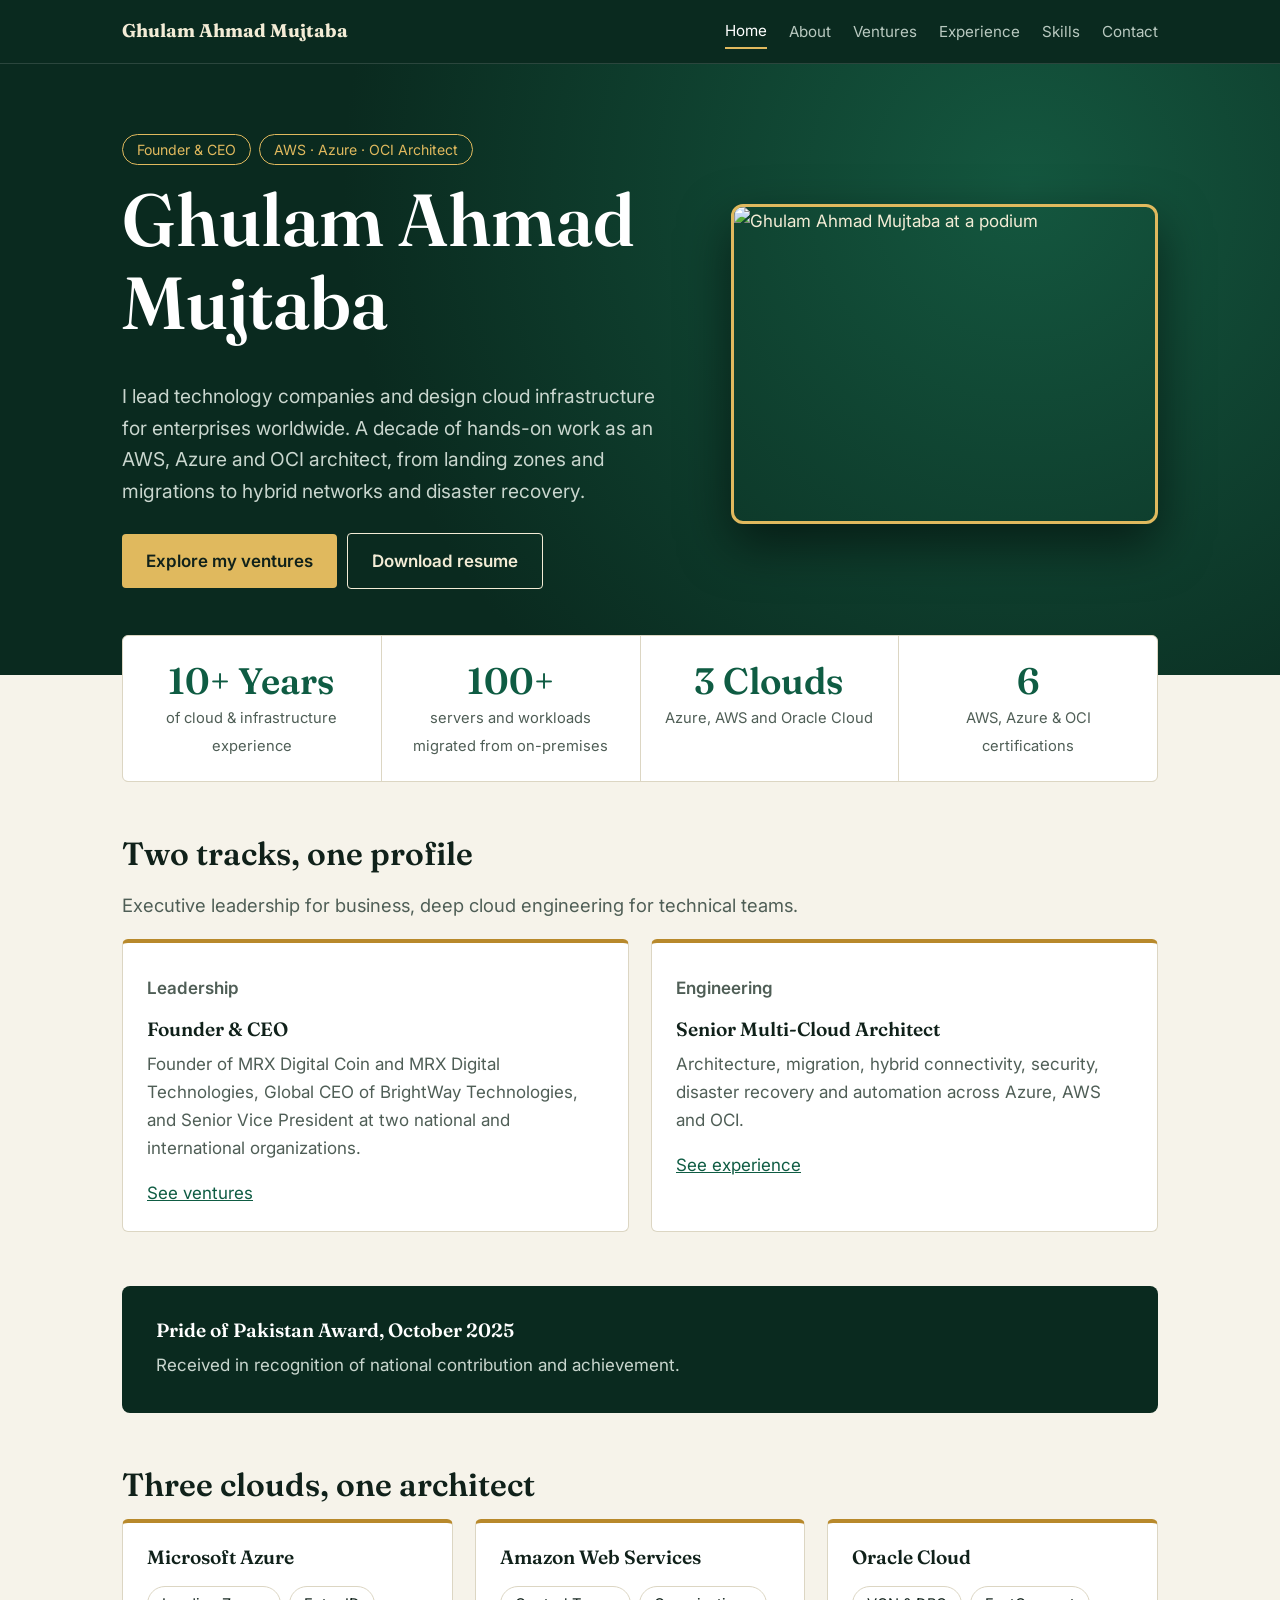
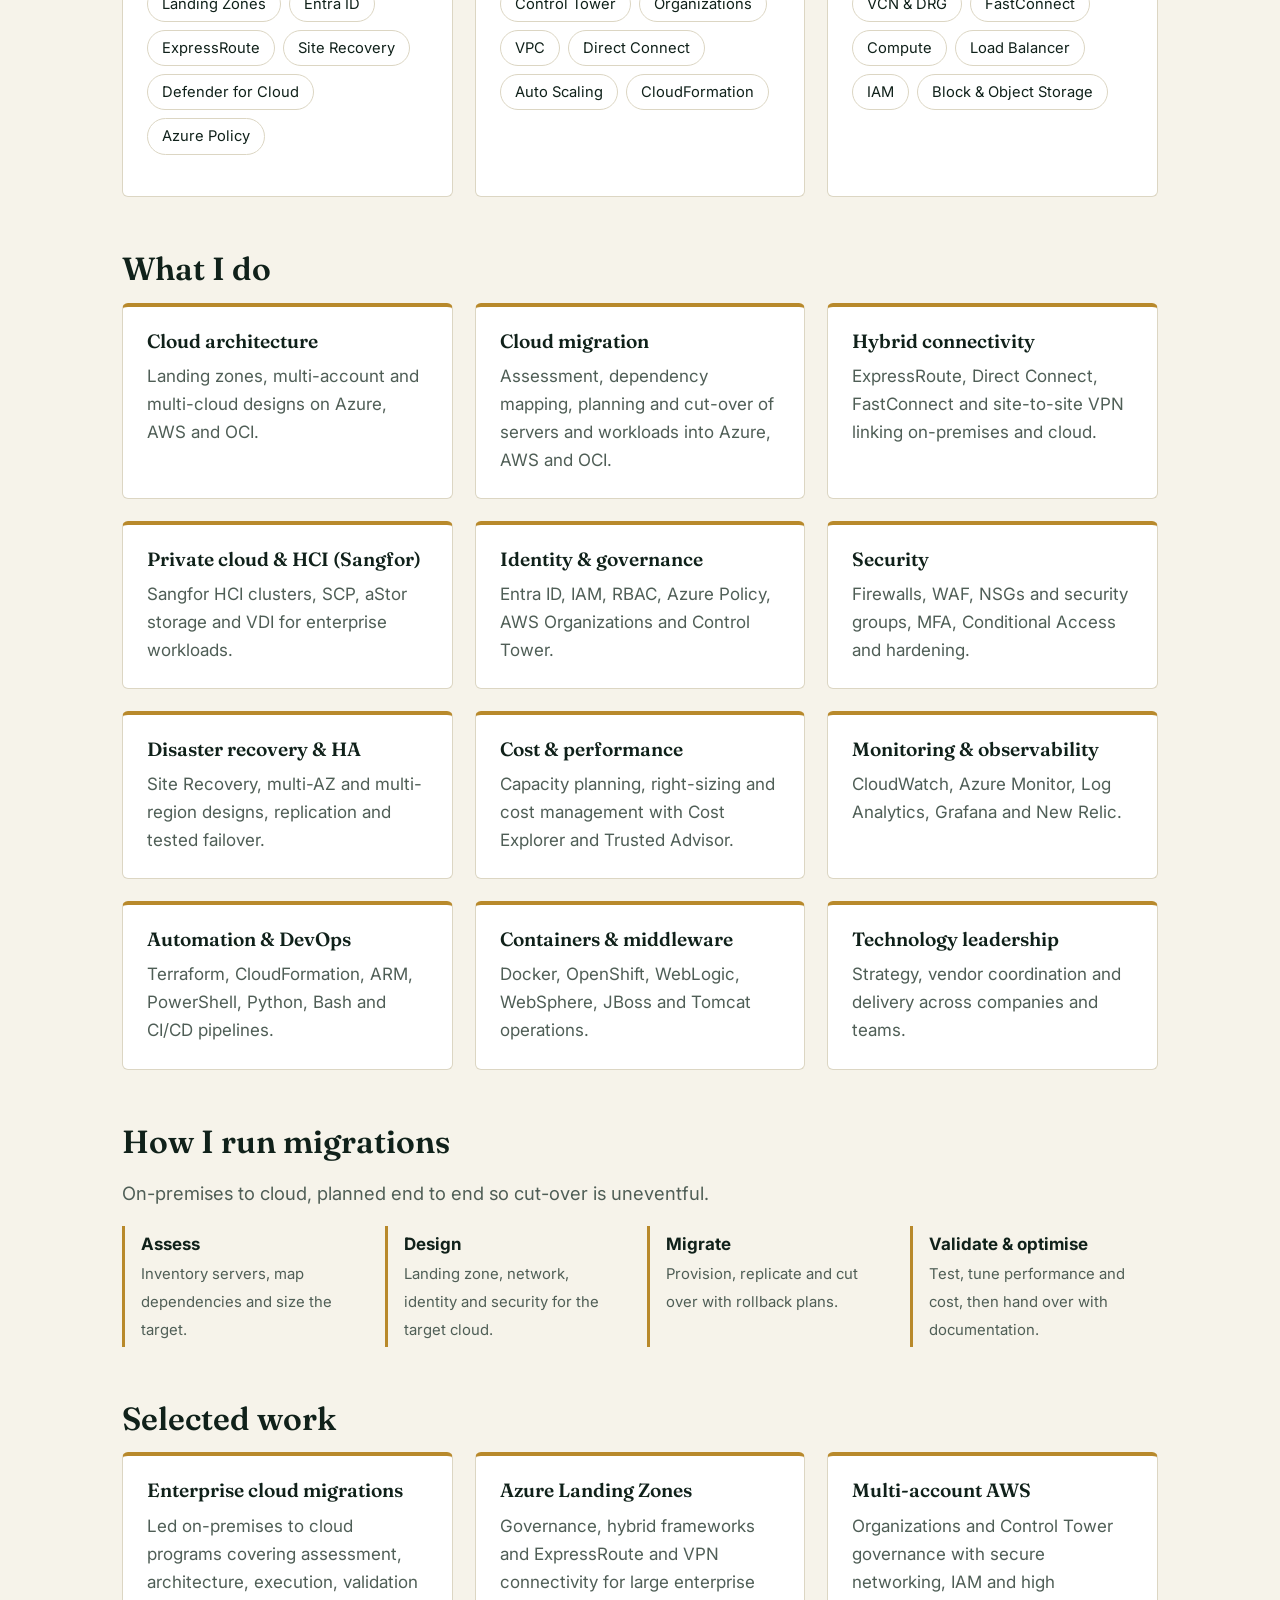
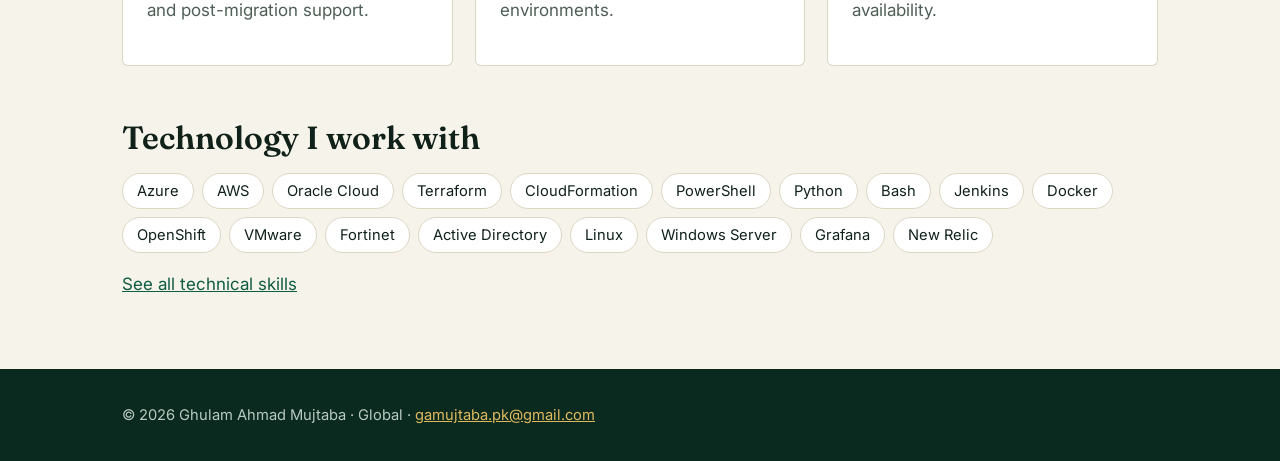
==== index.html @ 7624ce87 "Add files via upload" ====
<!DOCTYPE html><html lang="en"><head><meta charset="utf-8"><meta name="viewport" content="width=device-width,initial-scale=1,viewport-fit=cover"><link rel="stylesheet" href="https://fonts.googleapis.com/css2?family=Fraunces:wght@600&family=Inter:wght@400;600&display=swap"><title>Home | Ghulam Ahmad Mujtaba</title><meta name="description" content="Ghulam Ahmad Mujtaba: technology founder, CEO and senior multi-cloud and infrastructure engineer."><link rel="stylesheet" href="style.css"></head><body><header><nav><b>Ghulam Ahmad Mujtaba</b><a href="index.html" aria-current=page>Home</a><a href="about.html">About</a><a href="ventures.html">Ventures</a><a href="experience.html">Experience</a><a href="skills.html">Skills</a><a href="contact.html">Contact</a></nav></header><div class="hero"><div class="wrap"><div><span class="tag">Founder &amp; CEO</span><span class="tag">AWS · Azure · OCI Architect</span><h1>Ghulam Ahmad Mujtaba</h1><p class="lead">I lead technology companies and design cloud infrastructure for enterprises worldwide. A decade of hands-on work as an AWS, Azure and OCI architect, from landing zones and migrations to hybrid networks and disaster recovery.</p>
<a class="btn" href="ventures.html">Explore my ventures</a><a class="btn o" href="assets/Mujtaba-Resume.pdf" download>Download resume</a></div><img src="assets/mujtaba.jpg" alt="Ghulam Ahmad Mujtaba at a podium" width="900" height="900"></div></div>
<div class="wrap"><div class="stats"><div><b>10+ Years</b><span>of cloud &amp; infrastructure experience</span></div><div><b>100+</b><span>servers and workloads migrated from on-premises</span></div><div><b>3 Clouds</b><span>Azure, AWS and Oracle Cloud</span></div><div><b>6</b><span>AWS, Azure &amp; OCI certifications</span></div></div>
<section><h2>Two tracks, one profile</h2><p class="lead">Executive leadership for business, deep cloud engineering for technical teams.</p><div class="grid">
<div class="card"><p class="role">Leadership</p><h3>Founder &amp; CEO</h3><p>Founder of MRX Digital Coin and MRX Digital Technologies, Global CEO of BrightWay Technologies, and Senior Vice President at two national and international organizations.</p><a href="ventures.html">See ventures</a></div>
<div class="card"><p class="role">Engineering</p><h3>Senior Multi-Cloud Architect</h3><p>Architecture, migration, hybrid connectivity, security, disaster recovery and automation across Azure, AWS and OCI.</p><a href="experience.html">See experience</a></div></div></section>
<section style="padding-top:0"><div class="dark"><h3>Pride of Pakistan Award, October 2025</h3><p style="margin:0">Received in recognition of national contribution and achievement.</p></div></section>
<section style="padding-top:0"><h2>Three clouds, one architect</h2><div class="grid"><div class="card"><h3>Microsoft Azure</h3><ul class="t"><li>Landing Zones</li><li>Entra ID</li><li>ExpressRoute</li><li>Site Recovery</li><li>Defender for Cloud</li><li>Azure Policy</li></ul></div><div class="card"><h3>Amazon Web Services</h3><ul class="t"><li>Control Tower</li><li>Organizations</li><li>VPC</li><li>Direct Connect</li><li>Auto Scaling</li><li>CloudFormation</li></ul></div><div class="card"><h3>Oracle Cloud</h3><ul class="t"><li>VCN & DRG</li><li>FastConnect</li><li>Compute</li><li>Load Balancer</li><li>IAM</li><li>Block & Object Storage</li></ul></div></div></section>
<section style="padding-top:0"><h2>What I do</h2><div class="grid"><div class="card"><h3>Cloud architecture</h3><p style="margin-bottom:0">Landing zones, multi-account and multi-cloud designs on Azure, AWS and OCI.</p></div><div class="card"><h3>Cloud migration</h3><p style="margin-bottom:0">Assessment, dependency mapping, planning and cut-over of servers and workloads into Azure, AWS and OCI.</p></div><div class="card"><h3>Hybrid connectivity</h3><p style="margin-bottom:0">ExpressRoute, Direct Connect, FastConnect and site-to-site VPN linking on-premises and cloud.</p></div><div class="card"><h3>Private cloud & HCI (Sangfor)</h3><p style="margin-bottom:0">Sangfor HCI clusters, SCP, aStor storage and VDI for enterprise workloads.</p></div><div class="card"><h3>Identity & governance</h3><p style="margin-bottom:0">Entra ID, IAM, RBAC, Azure Policy, AWS Organizations and Control Tower.</p></div><div class="card"><h3>Security</h3><p style="margin-bottom:0">Firewalls, WAF, NSGs and security groups, MFA, Conditional Access and hardening.</p></div><div class="card"><h3>Disaster recovery & HA</h3><p style="margin-bottom:0">Site Recovery, multi-AZ and multi-region designs, replication and tested failover.</p></div><div class="card"><h3>Cost & performance</h3><p style="margin-bottom:0">Capacity planning, right-sizing and cost management with Cost Explorer and Trusted Advisor.</p></div><div class="card"><h3>Monitoring & observability</h3><p style="margin-bottom:0">CloudWatch, Azure Monitor, Log Analytics, Grafana and New Relic.</p></div><div class="card"><h3>Automation & DevOps</h3><p style="margin-bottom:0">Terraform, CloudFormation, ARM, PowerShell, Python, Bash and CI/CD pipelines.</p></div><div class="card"><h3>Containers & middleware</h3><p style="margin-bottom:0">Docker, OpenShift, WebLogic, WebSphere, JBoss and Tomcat operations.</p></div><div class="card"><h3>Technology leadership</h3><p style="margin-bottom:0">Strategy, vendor coordination and delivery across companies and teams.</p></div></div></section>
<section style="padding-top:0"><h2>How I run migrations</h2><p class="lead">On-premises to cloud, planned end to end so cut-over is uneventful.</p><div class="bar"><div><b>Assess</b><span>Inventory servers, map dependencies and size the target.</span></div><div><b>Design</b><span>Landing zone, network, identity and security for the target cloud.</span></div><div><b>Migrate</b><span>Provision, replicate and cut over with rollback plans.</span></div><div><b>Validate & optimise</b><span>Test, tune performance and cost, then hand over with documentation.</span></div></div></section>
<section style="padding-top:0"><h2>Selected work</h2><div class="grid">
<div class="card"><h3>Enterprise cloud migrations</h3><p>Led on-premises to cloud programs covering assessment, architecture, execution, validation and post-migration support.</p></div>
<div class="card"><h3>Azure Landing Zones</h3><p>Governance, hybrid frameworks and ExpressRoute and VPN connectivity for large enterprise environments.</p></div>
<div class="card"><h3>Multi-account AWS</h3><p>Organizations and Control Tower governance with secure networking, IAM and high availability.</p></div></div></section>
<section style="padding-top:0"><h2>Technology I work with</h2><ul class="t"><li>Azure</li><li>AWS</li><li>Oracle Cloud</li><li>Terraform</li><li>CloudFormation</li><li>PowerShell</li><li>Python</li><li>Bash</li><li>Jenkins</li><li>Docker</li><li>OpenShift</li><li>VMware</li><li>Fortinet</li><li>Active Directory</li><li>Linux</li><li>Windows Server</li><li>Grafana</li><li>New Relic</li></ul><p><a href="skills.html">See all technical skills</a></p></section></div><footer><div class="wrap">© 2026 Ghulam Ahmad Mujtaba · Global · <a href="mailto:gamujtaba.pk@gmail.com">gamujtaba.pk@gmail.com</a></div></footer></body></html>
---- style.css ----
:root{--bg:#f6f3ea;--fg:#10211a;--mut:#4f5e56;--card:#fff;--line:#dcd6c3;--acc:#0f5c43;--gold:#b8892b;--hero:#0a2a1f}
@media(prefers-color-scheme:dark){:root{--bg:#0a1611;--fg:#ece8da;--mut:#a5b2aa;--card:#112219;--line:#243a2f;--acc:#6fcf9f;--gold:#e0b95e;--hero:#071a13}}
*{box-sizing:border-box}html{scroll-behavior:smooth}
body{margin:0;background:var(--bg);color:var(--fg);font:17px/1.65 Inter,system-ui,sans-serif}
h1,h2,h3{font-family:Fraunces,Georgia,serif;line-height:1.12;margin:0 0 .5em;font-weight:600}
h1{font-size:clamp(2.5rem,6vw,4.6rem)}h2{font-size:2rem}h3{font-size:1.2rem}
a{color:var(--acc)}a:focus-visible{outline:3px solid var(--gold);outline-offset:3px}
.wrap{max-width:1080px;margin:0 auto;padding:0 22px}
header{position:sticky;top:0;background:var(--hero);z-index:5;border-bottom:1px solid #ffffff22}
nav{display:flex;flex-wrap:wrap;gap:6px 22px;align-items:center;padding:14px 22px;max-width:1080px;margin:auto}
nav b{font-family:Fraunces,Georgia,serif;color:#f3ecd6;font-size:1.15rem;margin-right:auto}
nav a{text-decoration:none;color:#b9c9c0;font-size:.95rem;padding:4px 0}nav a[aria-current]{color:#fff;border-bottom:2px solid #e0b95e}
.hero{background:radial-gradient(circle at 80% 20%,#14573f 0,var(--hero) 60%);color:#f3ecd6;padding:70px 0 80px}
.hero .wrap{display:grid;grid-template-columns:1.25fr 1fr;gap:50px;align-items:center}
.hero h1{color:#fff}.hero .lead{color:#c9d6ce;font-size:1.2rem;max-width:34em}
.hero img{width:100%;border-radius:50% 50% 8px 8px/38% 38% 8px 8px;border:3px solid #e0b95e;box-shadow:0 20px 50px #0008}
.tag{display:inline-block;border:1px solid #e0b95e;color:#e0b95e;padding:3px 14px;border-radius:99px;font-size:.88rem;margin:0 8px 14px 0}
.btn{display:inline-block;padding:13px 24px;background:#e0b95e;color:#10211a;text-decoration:none;border-radius:4px;font-weight:600;margin:6px 10px 6px 0}
.btn.o{background:none;color:inherit;border:1px solid currentColor}
.stats{display:grid;grid-template-columns:repeat(auto-fit,minmax(170px,1fr));gap:1px;background:var(--line);border:1px solid var(--line);margin-top:-40px;position:relative;border-radius:6px;overflow:hidden}
.stats div{background:var(--card);padding:22px;text-align:center}.stats b{display:block;font:600 2.3rem Fraunces,Georgia,serif;color:var(--acc)}.stats span{color:var(--mut);font-size:.92rem}
section{padding:54px 0}.ph{padding:56px 0 10px}
.grid{display:grid;grid-template-columns:repeat(auto-fit,minmax(280px,1fr));gap:22px}
.card{background:var(--card);border:1px solid var(--line);border-top:4px solid var(--gold);padding:24px;border-radius:6px}
.card p{margin:.4em 0 1em;color:var(--mut)}.role{color:var(--gold);font-weight:600;margin:0}
.dark{background:var(--hero);color:#f3ecd6;border-radius:8px;padding:34px}.dark h3{color:#fff}.dark p{color:#c9d6ce}
.tl{border-left:2px solid var(--gold);padding-left:24px}.tl>div{margin-bottom:30px;position:relative}.tl>div:before{content:"";position:absolute;left:-31px;top:8px;width:12px;height:12px;border-radius:50%;background:var(--gold)}.tl small{color:var(--mut)}
ul.t{padding:0;list-style:none;display:flex;flex-wrap:wrap;gap:8px}ul.t li{border:1px solid var(--line);padding:5px 14px;border-radius:99px;font-size:.92rem;background:var(--card)}
.lead{color:var(--mut);font-size:1.15rem;max-width:40em}
footer{background:var(--hero);color:#b9c9c0;padding:34px 0;font-size:.92rem}footer a{color:#e0b95e}
@media(max-width:780px){.hero .wrap{grid-template-columns:1fr}.hero img{max-width:340px;order:-1}.hero{padding:40px 0 60px}}

.hero .wrap{grid-template-columns:1.5fr 1fr}
.hero img{aspect-ratio:4/3;max-height:320px;object-fit:cover;object-position:50% 14%;border-radius:12px}
.pic{width:100%;aspect-ratio:4/3;object-fit:cover;object-position:50% 14%;border-radius:12px;border:3px solid var(--gold)}
.bar{display:grid;grid-template-columns:repeat(auto-fit,minmax(230px,1fr));gap:14px}
.bar div{border-left:3px solid var(--gold);padding:4px 16px}.bar b{display:block}.bar span{color:var(--mut);font-size:.93rem}
@media(max-width:780px){.hero img{max-width:100%;max-height:260px}}
.tl ul{margin:.5em 0 0;padding-left:1.15em;color:var(--mut)}.tl li{margin-bottom:.3em}.hero .tag{color:#e0b95e}.hero.in{padding:56px 0 64px}.hero.in .wrap{display:block}.hero.in h1{margin-bottom:.3em}.cta{background:var(--hero);color:#f3ecd6;border-radius:8px;padding:38px;text-align:center}.cta h2{color:#fff}.cta p{color:#c9d6ce;margin:0 auto 1em;max-width:34em}.two{display:grid;grid-template-columns:repeat(auto-fit,minmax(300px,1fr));gap:22px}.two ul{margin:.5em 0 0;padding-left:1.1em;color:var(--mut)}.two li{margin-bottom:.4em}
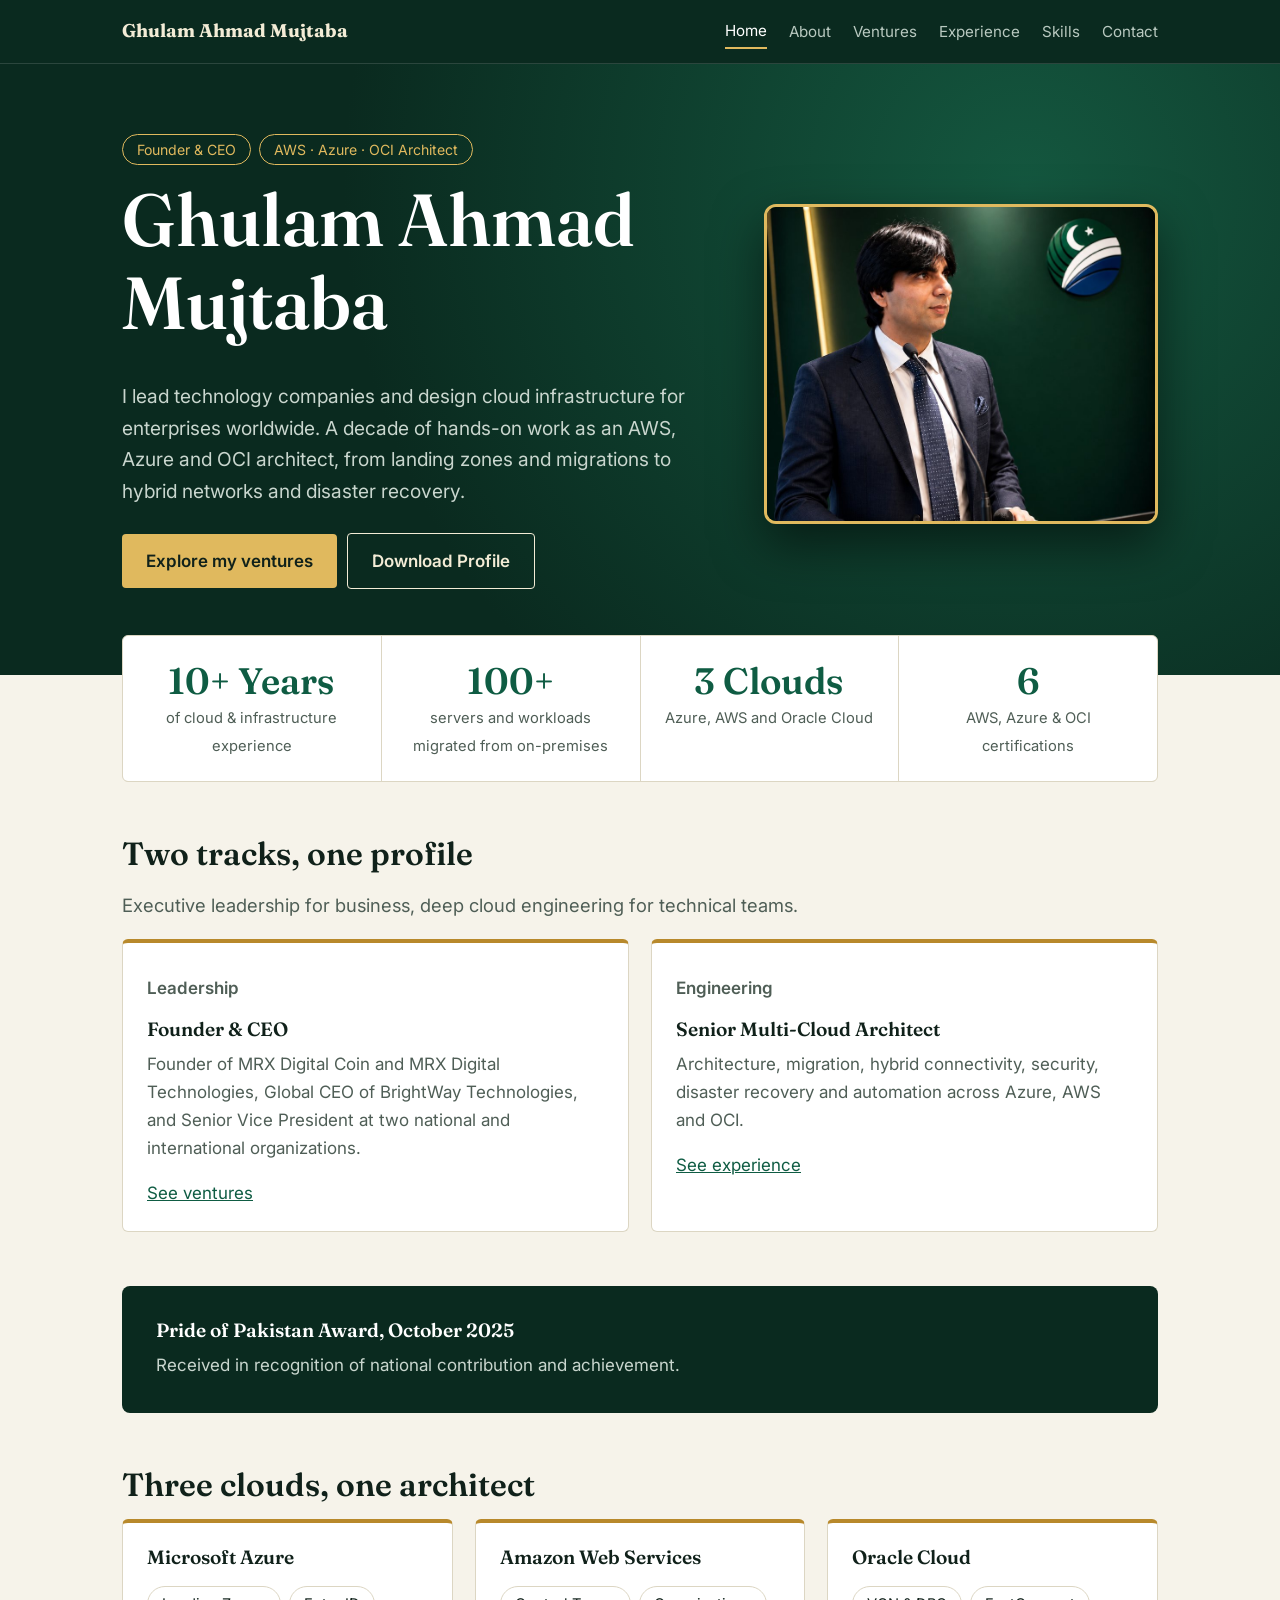
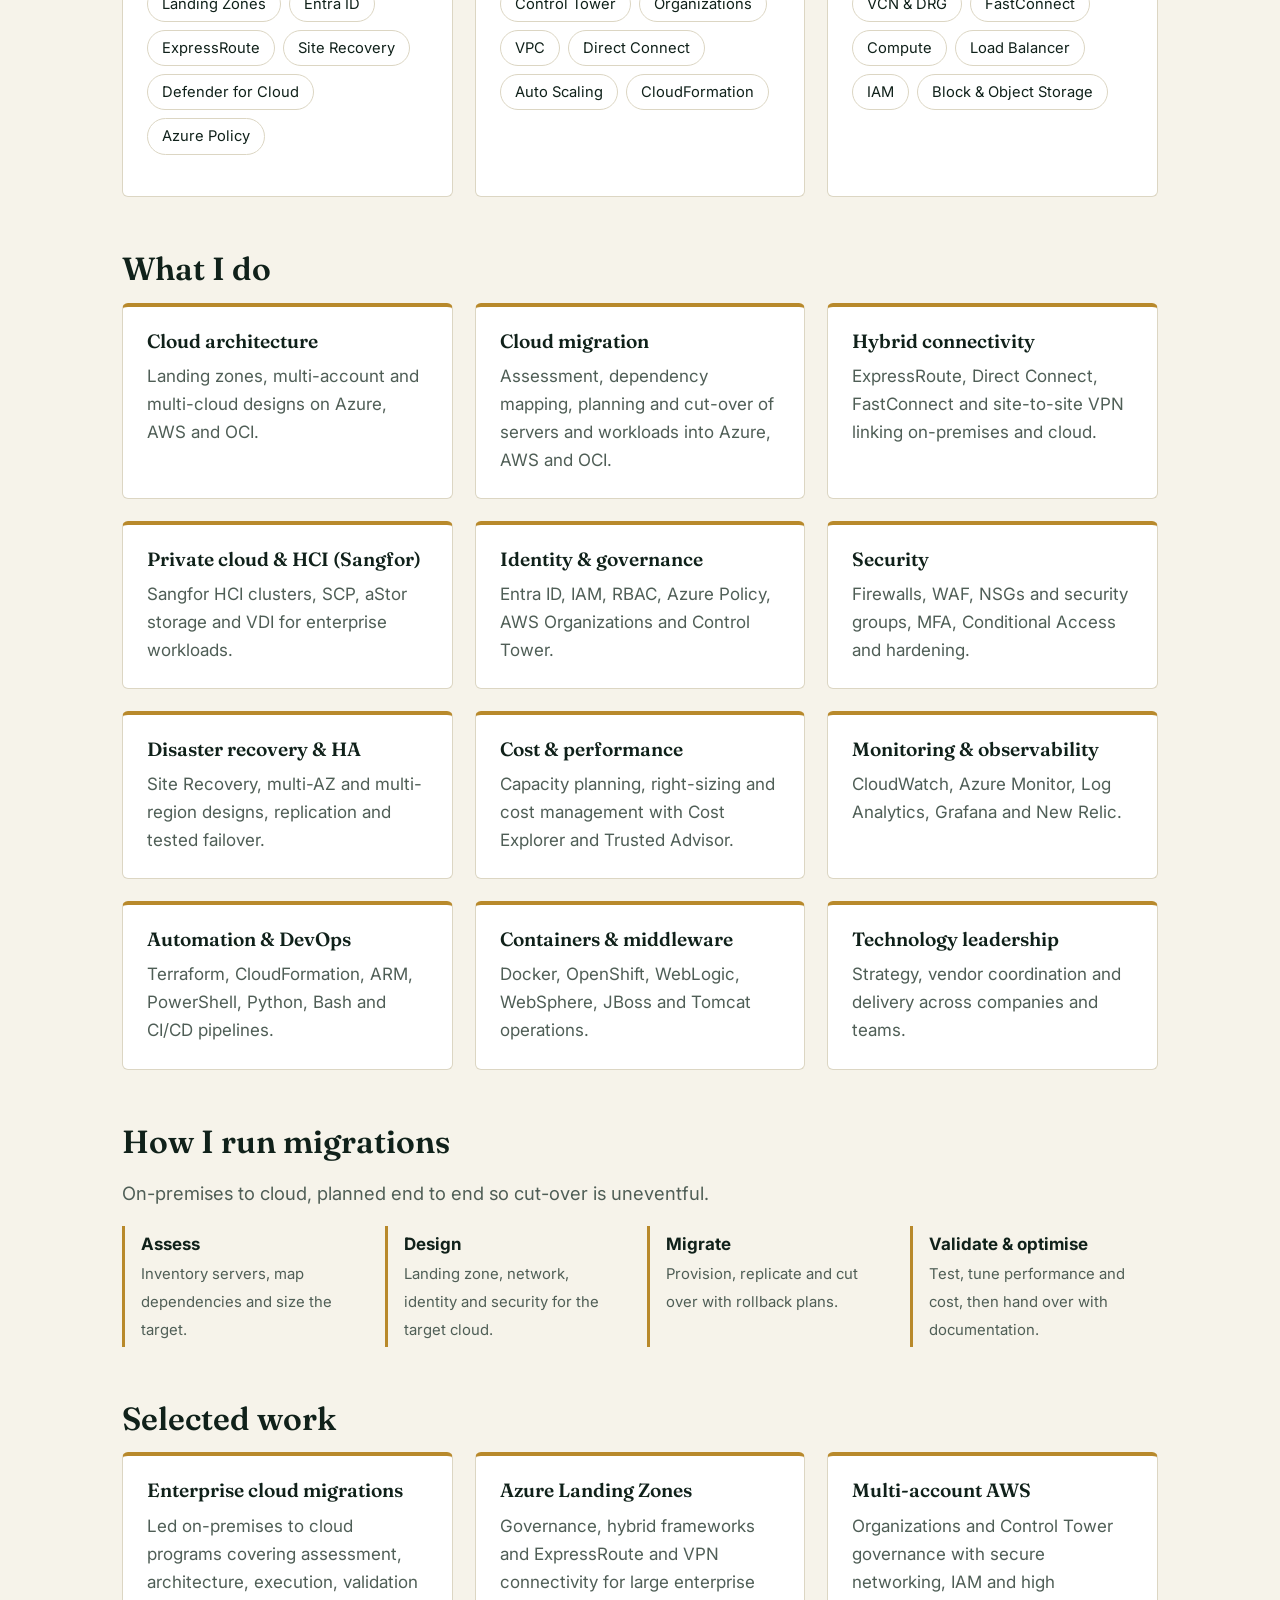
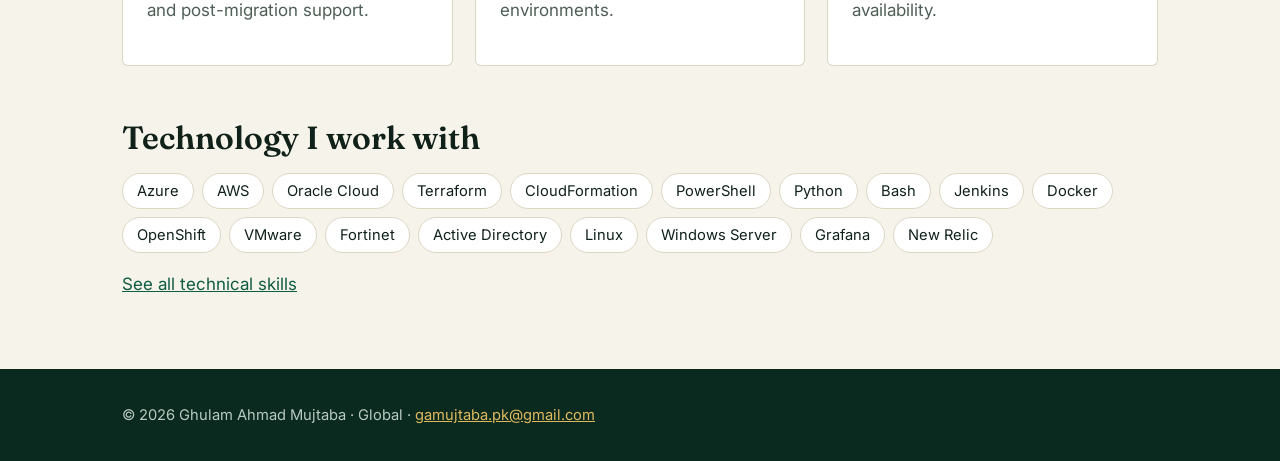
==== commit 9d0619b0: "Update index.html" ====
--- a/index.html
+++ b/index.html
@@ -1,5 +1,5 @@
 <!DOCTYPE html><html lang="en"><head><meta charset="utf-8"><meta name="viewport" content="width=device-width,initial-scale=1,viewport-fit=cover"><link rel="stylesheet" href="https://fonts.googleapis.com/css2?family=Fraunces:wght@600&family=Inter:wght@400;600&display=swap"><title>Home | Ghulam Ahmad Mujtaba</title><meta name="description" content="Ghulam Ahmad Mujtaba: technology founder, CEO and senior multi-cloud and infrastructure engineer."><link rel="stylesheet" href="style.css"></head><body><header><nav><b>Ghulam Ahmad Mujtaba</b><a href="index.html" aria-current=page>Home</a><a href="about.html">About</a><a href="ventures.html">Ventures</a><a href="experience.html">Experience</a><a href="skills.html">Skills</a><a href="contact.html">Contact</a></nav></header><div class="hero"><div class="wrap"><div><span class="tag">Founder &amp; CEO</span><span class="tag">AWS · Azure · OCI Architect</span><h1>Ghulam Ahmad Mujtaba</h1><p class="lead">I lead technology companies and design cloud infrastructure for enterprises worldwide. A decade of hands-on work as an AWS, Azure and OCI architect, from landing zones and migrations to hybrid networks and disaster recovery.</p>
-<a class="btn" href="ventures.html">Explore my ventures</a><a class="btn o" href="assets/Mujtaba-Resume.pdf" download>Download resume</a></div><img src="assets/mujtaba.jpg" alt="Ghulam Ahmad Mujtaba at a podium" width="900" height="900"></div></div>
+<a class="btn" href="ventures.html">Explore my ventures</a><a class="btn o" href="assets/Mujtaba-Resume.pdf" download>Download Profile</a></div><img src="assets/mujtaba.jpg" alt="Ghulam Ahmad Mujtaba at a podium" width="900" height="900"></div></div>
 <div class="wrap"><div class="stats"><div><b>10+ Years</b><span>of cloud &amp; infrastructure experience</span></div><div><b>100+</b><span>servers and workloads migrated from on-premises</span></div><div><b>3 Clouds</b><span>Azure, AWS and Oracle Cloud</span></div><div><b>6</b><span>AWS, Azure &amp; OCI certifications</span></div></div>
 <section><h2>Two tracks, one profile</h2><p class="lead">Executive leadership for business, deep cloud engineering for technical teams.</p><div class="grid">
 <div class="card"><p class="role">Leadership</p><h3>Founder &amp; CEO</h3><p>Founder of MRX Digital Coin and MRX Digital Technologies, Global CEO of BrightWay Technologies, and Senior Vice President at two national and international organizations.</p><a href="ventures.html">See ventures</a></div>
@@ -12,4 +12,4 @@
 <div class="card"><h3>Enterprise cloud migrations</h3><p>Led on-premises to cloud programs covering assessment, architecture, execution, validation and post-migration support.</p></div>
 <div class="card"><h3>Azure Landing Zones</h3><p>Governance, hybrid frameworks and ExpressRoute and VPN connectivity for large enterprise environments.</p></div>
 <div class="card"><h3>Multi-account AWS</h3><p>Organizations and Control Tower governance with secure networking, IAM and high availability.</p></div></div></section>
-<section style="padding-top:0"><h2>Technology I work with</h2><ul class="t"><li>Azure</li><li>AWS</li><li>Oracle Cloud</li><li>Terraform</li><li>CloudFormation</li><li>PowerShell</li><li>Python</li><li>Bash</li><li>Jenkins</li><li>Docker</li><li>OpenShift</li><li>VMware</li><li>Fortinet</li><li>Active Directory</li><li>Linux</li><li>Windows Server</li><li>Grafana</li><li>New Relic</li></ul><p><a href="skills.html">See all technical skills</a></p></section></div><footer><div class="wrap">© 2026 Ghulam Ahmad Mujtaba · Global · <a href="mailto:gamujtaba.pk@gmail.com">gamujtaba.pk@gmail.com</a></div></footer></body></html>+<section style="padding-top:0"><h2>Technology I work with</h2><ul class="t"><li>Azure</li><li>AWS</li><li>Oracle Cloud</li><li>Terraform</li><li>CloudFormation</li><li>PowerShell</li><li>Python</li><li>Bash</li><li>Jenkins</li><li>Docker</li><li>OpenShift</li><li>VMware</li><li>Fortinet</li><li>Active Directory</li><li>Linux</li><li>Windows Server</li><li>Grafana</li><li>New Relic</li></ul><p><a href="skills.html">See all technical skills</a></p></section></div><footer><div class="wrap">© 2026 Ghulam Ahmad Mujtaba · Global · <a href="mailto:gamujtaba.pk@gmail.com">gamujtaba.pk@gmail.com</a></div></footer></body></html>
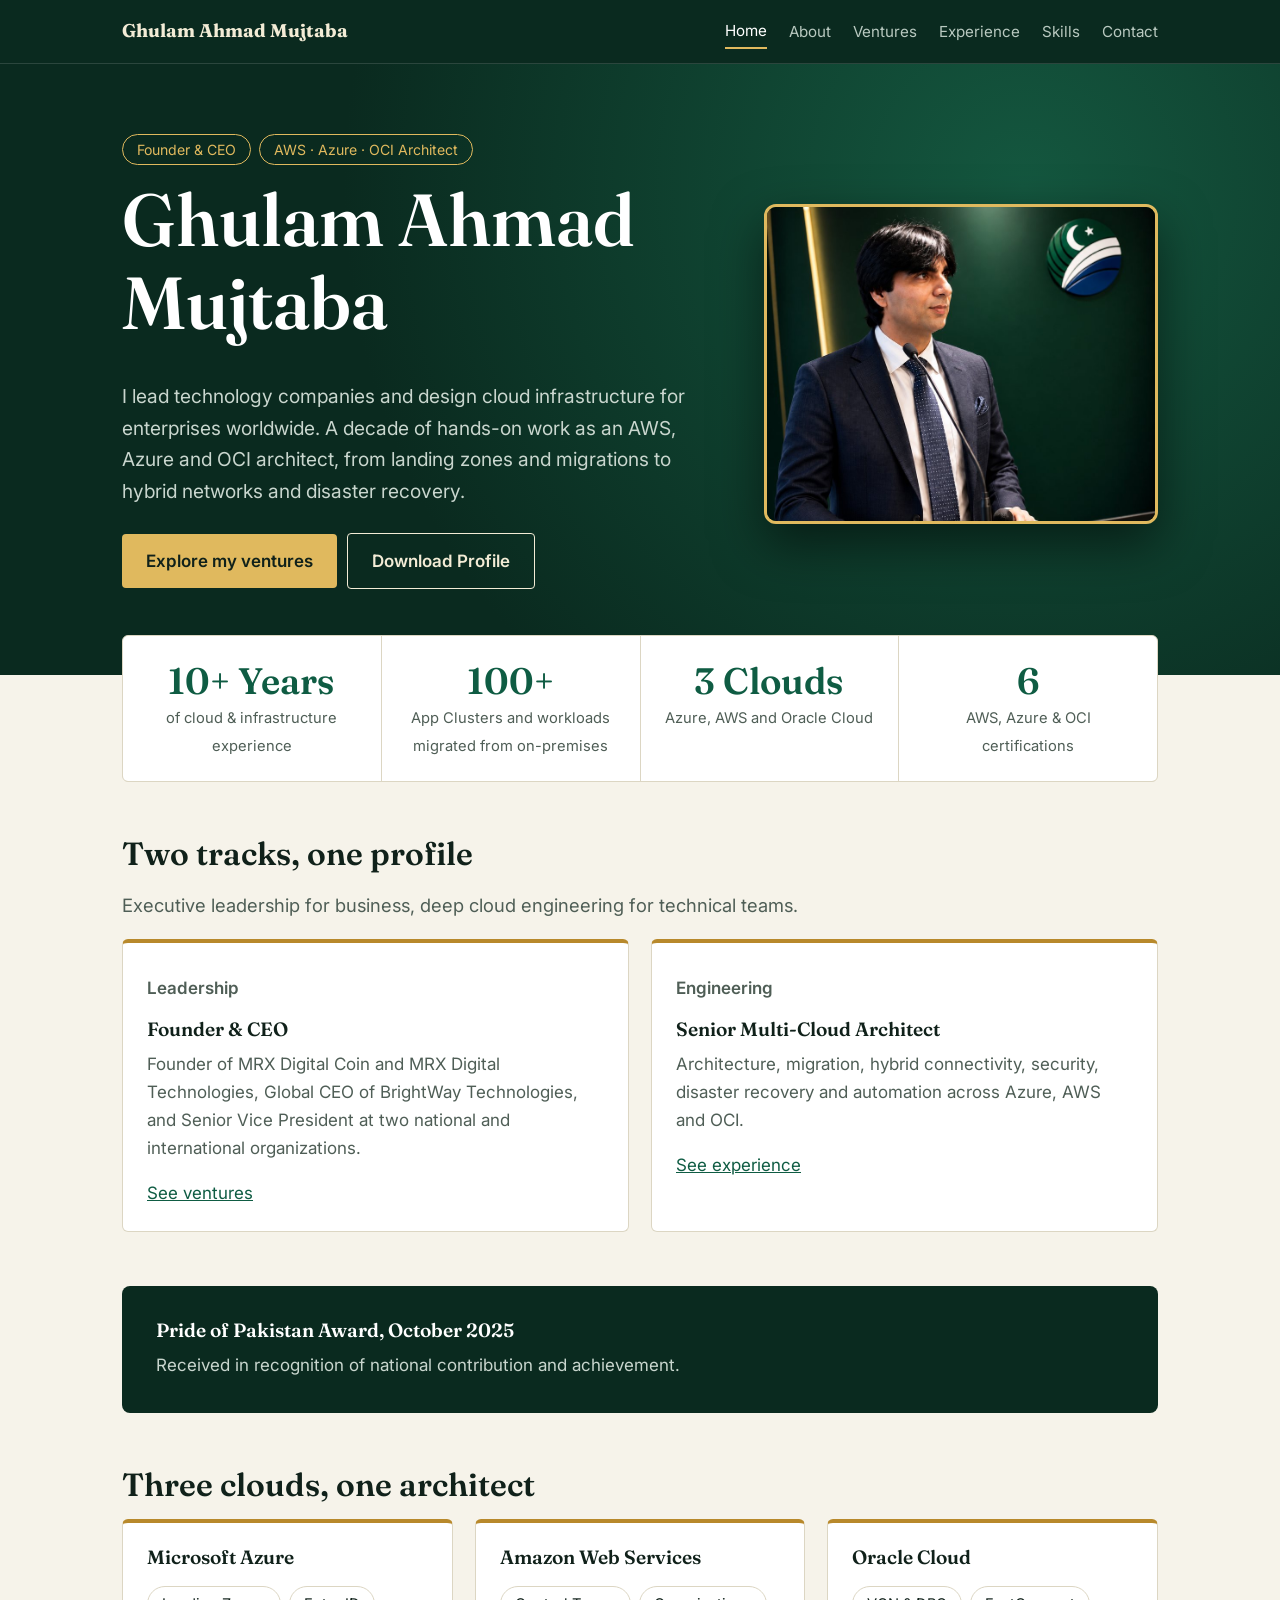
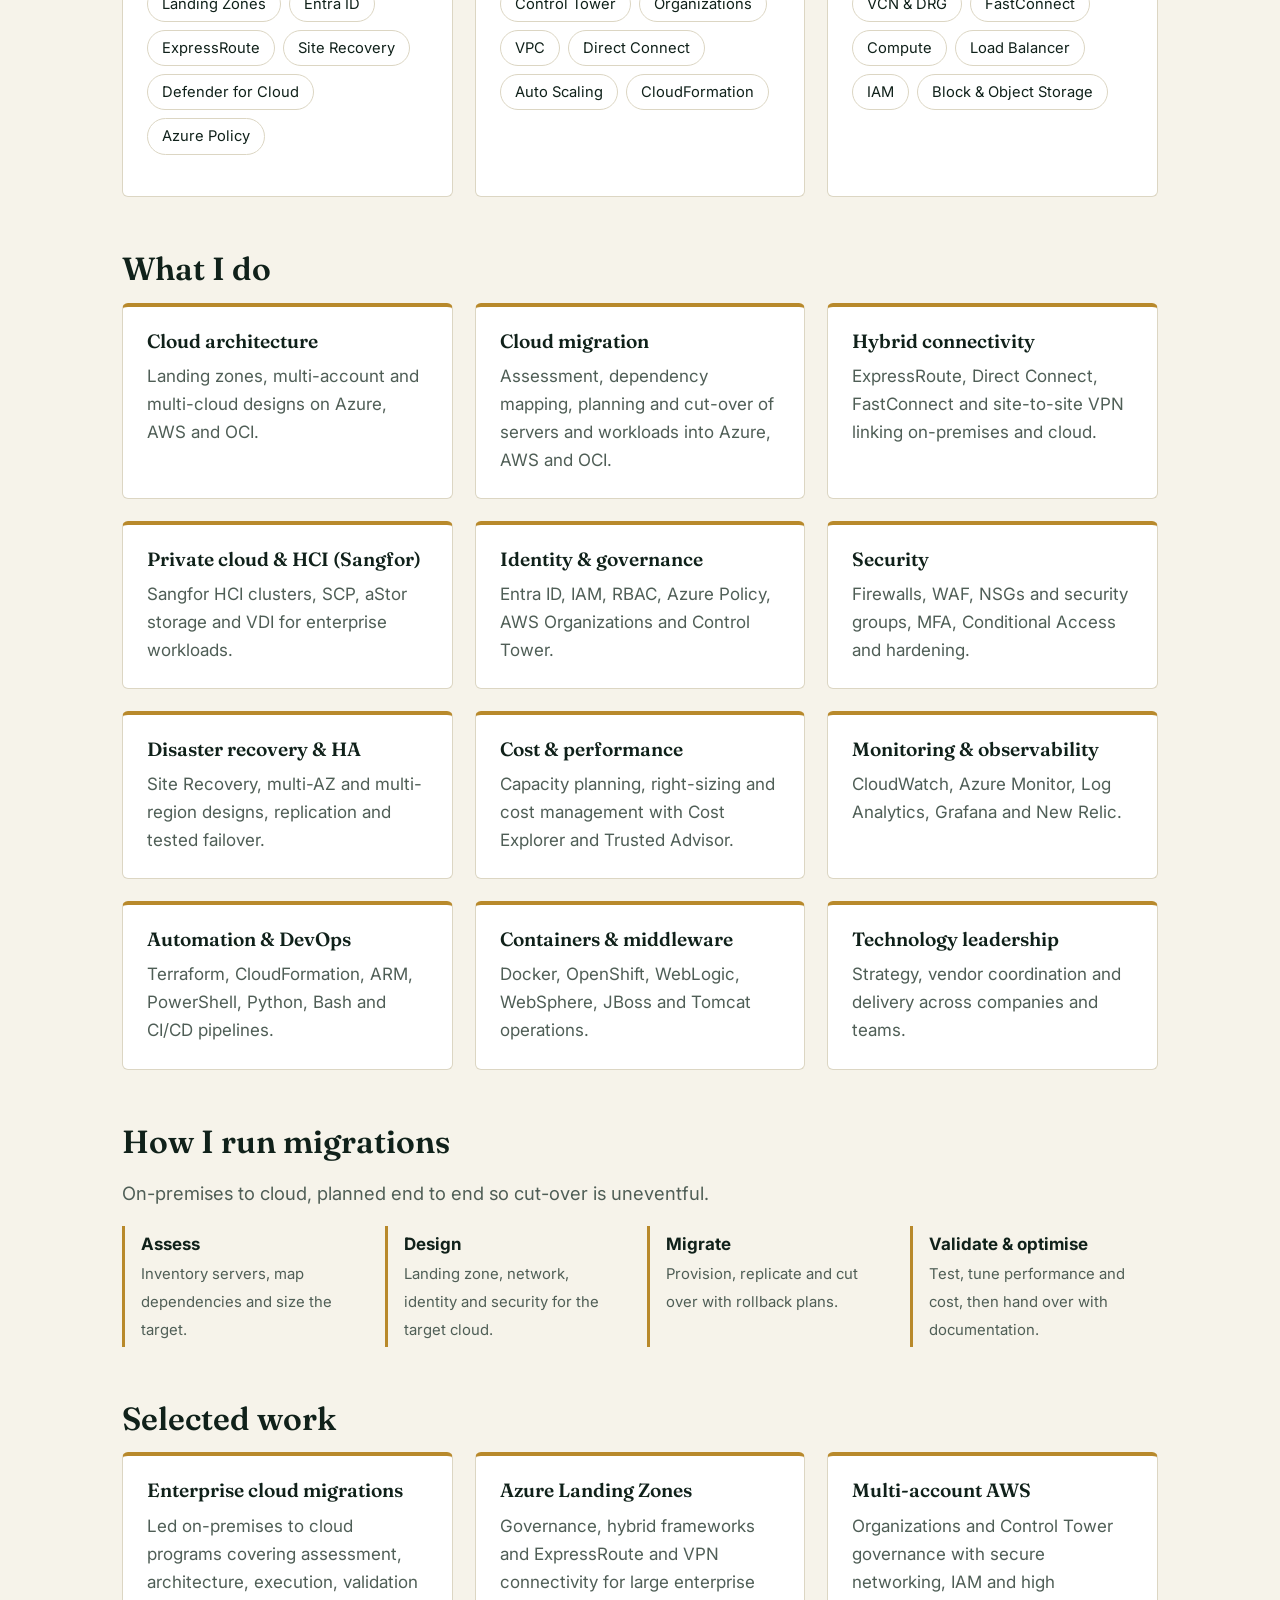
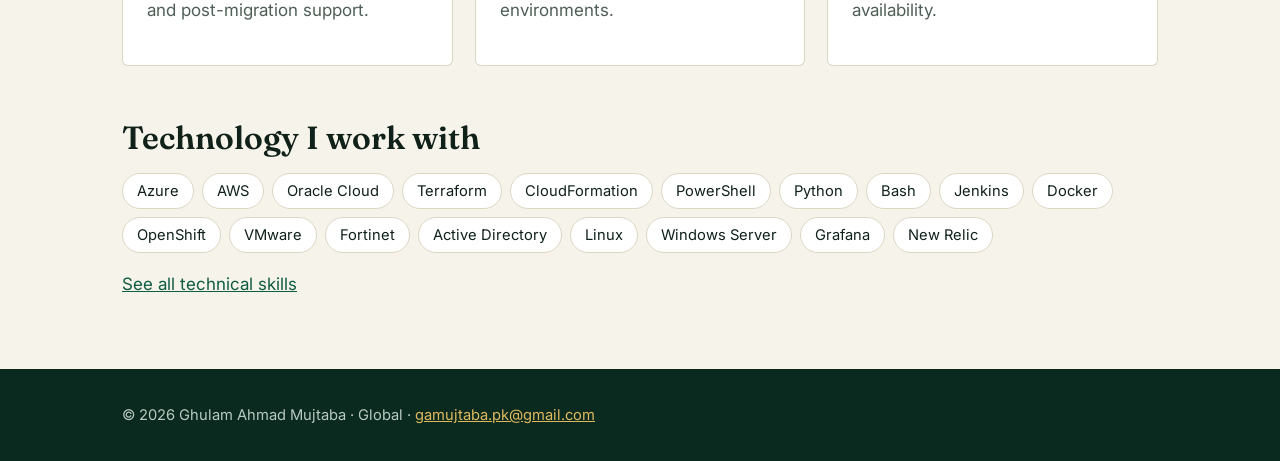
==== commit 5f0788e1: "Update index.html" ====
--- a/index.html
+++ b/index.html
@@ -1,6 +1,6 @@
 <!DOCTYPE html><html lang="en"><head><meta charset="utf-8"><meta name="viewport" content="width=device-width,initial-scale=1,viewport-fit=cover"><link rel="stylesheet" href="https://fonts.googleapis.com/css2?family=Fraunces:wght@600&family=Inter:wght@400;600&display=swap"><title>Home | Ghulam Ahmad Mujtaba</title><meta name="description" content="Ghulam Ahmad Mujtaba: technology founder, CEO and senior multi-cloud and infrastructure engineer."><link rel="stylesheet" href="style.css"></head><body><header><nav><b>Ghulam Ahmad Mujtaba</b><a href="index.html" aria-current=page>Home</a><a href="about.html">About</a><a href="ventures.html">Ventures</a><a href="experience.html">Experience</a><a href="skills.html">Skills</a><a href="contact.html">Contact</a></nav></header><div class="hero"><div class="wrap"><div><span class="tag">Founder &amp; CEO</span><span class="tag">AWS · Azure · OCI Architect</span><h1>Ghulam Ahmad Mujtaba</h1><p class="lead">I lead technology companies and design cloud infrastructure for enterprises worldwide. A decade of hands-on work as an AWS, Azure and OCI architect, from landing zones and migrations to hybrid networks and disaster recovery.</p>
 <a class="btn" href="ventures.html">Explore my ventures</a><a class="btn o" href="assets/Mujtaba-Resume.pdf" download>Download Profile</a></div><img src="assets/mujtaba.jpg" alt="Ghulam Ahmad Mujtaba at a podium" width="900" height="900"></div></div>
-<div class="wrap"><div class="stats"><div><b>10+ Years</b><span>of cloud &amp; infrastructure experience</span></div><div><b>100+</b><span>servers and workloads migrated from on-premises</span></div><div><b>3 Clouds</b><span>Azure, AWS and Oracle Cloud</span></div><div><b>6</b><span>AWS, Azure &amp; OCI certifications</span></div></div>
+<div class="wrap"><div class="stats"><div><b>10+ Years</b><span>of cloud &amp; infrastructure experience</span></div><div><b>100+</b><span>App Clusters and workloads migrated from on-premises</span></div><div><b>3 Clouds</b><span>Azure, AWS and Oracle Cloud</span></div><div><b>6</b><span>AWS, Azure &amp; OCI certifications</span></div></div>
 <section><h2>Two tracks, one profile</h2><p class="lead">Executive leadership for business, deep cloud engineering for technical teams.</p><div class="grid">
 <div class="card"><p class="role">Leadership</p><h3>Founder &amp; CEO</h3><p>Founder of MRX Digital Coin and MRX Digital Technologies, Global CEO of BrightWay Technologies, and Senior Vice President at two national and international organizations.</p><a href="ventures.html">See ventures</a></div>
 <div class="card"><p class="role">Engineering</p><h3>Senior Multi-Cloud Architect</h3><p>Architecture, migration, hybrid connectivity, security, disaster recovery and automation across Azure, AWS and OCI.</p><a href="experience.html">See experience</a></div></div></section>
